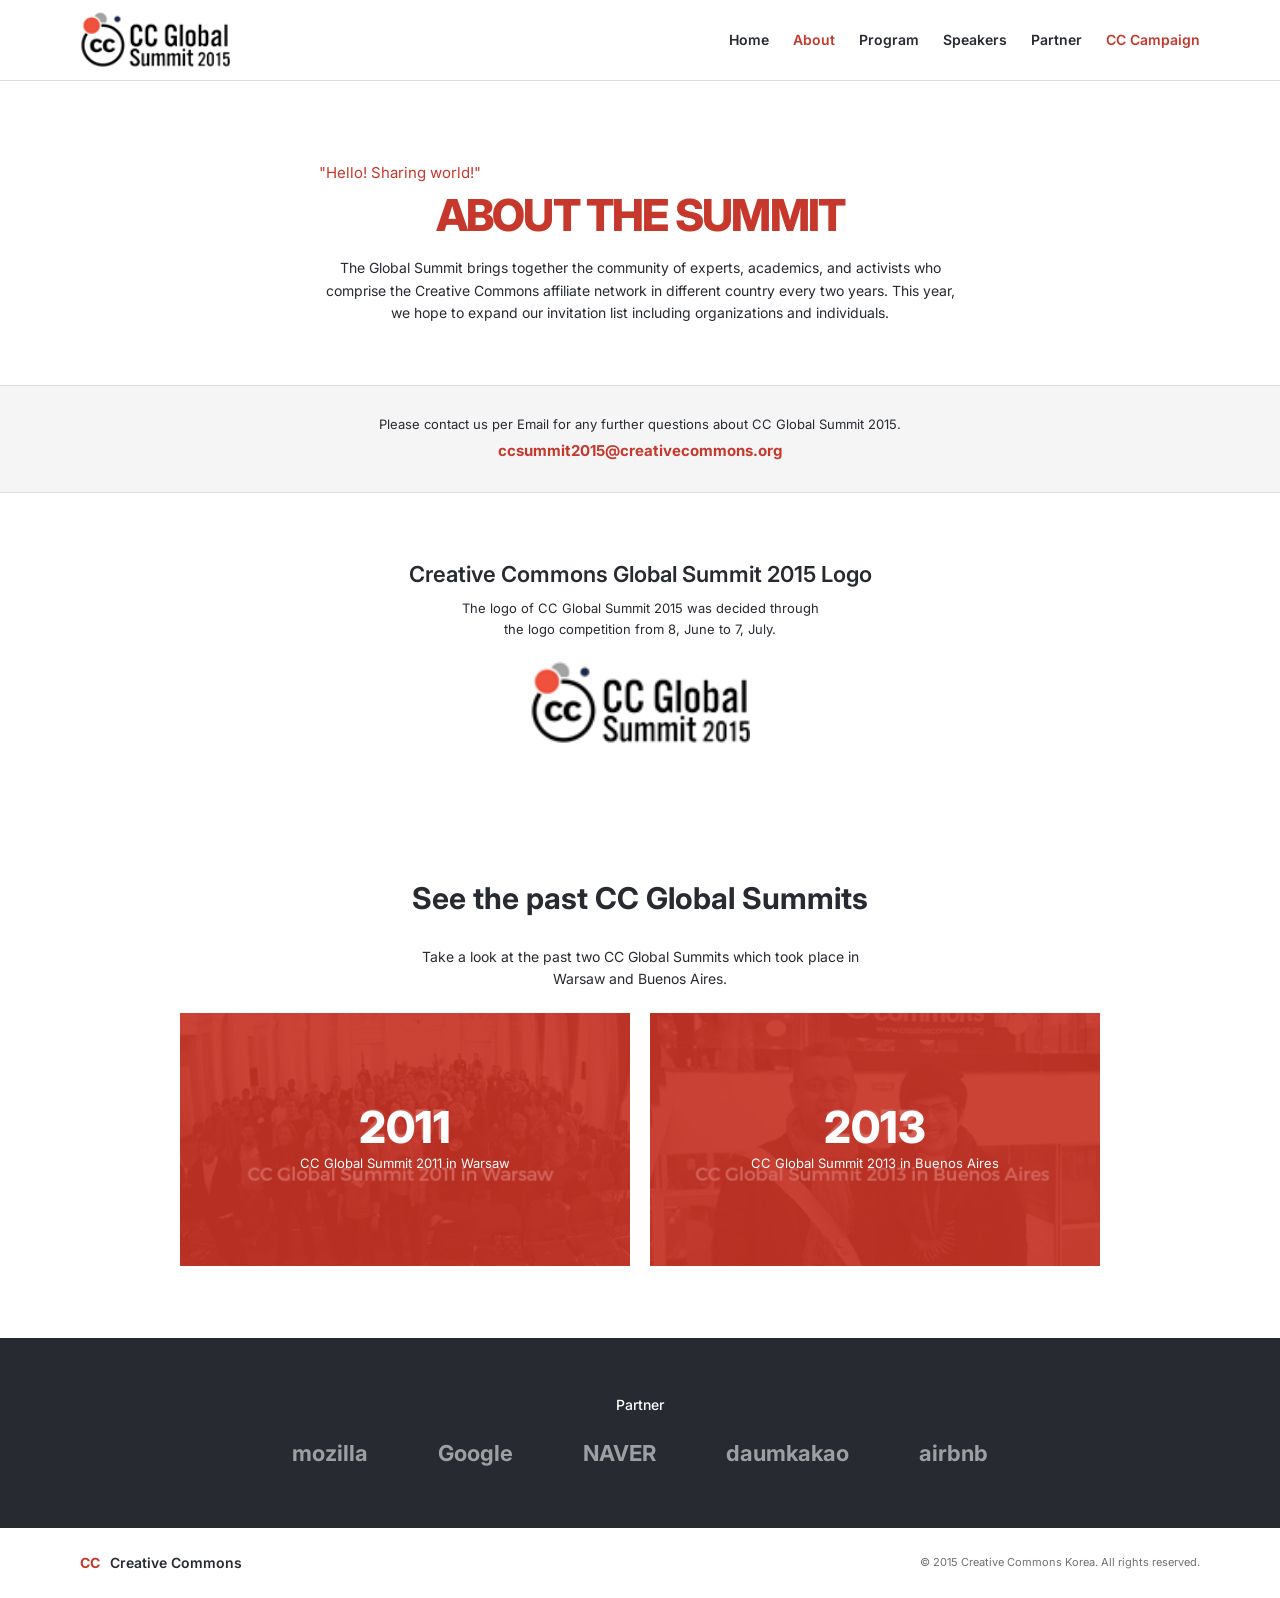
==== about.html @ b618164c "add feature" ====
<!DOCTYPE html>
<html lang="en">
<head>
    <meta charset="UTF-8">
    <meta name="viewport" content="width=device-width, initial-scale=1.0">
    <title>About | CC Global Summit 2015</title>
    <link rel="preconnect" href="https://fonts.googleapis.com">
    <link rel="preconnect" href="https://fonts.gstatic.com" crossorigin>
    <link href="https://fonts.googleapis.com/css2?family=Inter:wght@400;500;600;700;800&display=swap" rel="stylesheet">
    <link rel="stylesheet" href="./styling.css">
    <link rel="stylesheet" href="./style.css">
    <script src="./script.js" defer></script>
</head>
<body>
    <header class="site-header">
        <div class="container header-inner">
            <a class="logo" href="home.html"><img src="./assets/images/desklogo.png" alt="CC Global Summit 2015 home"></a>
            <button class="menu-btn" type="button" aria-label="Toggle navigation" aria-controls="site-navigation" aria-expanded="false">
                <span></span><span></span><span></span>
            </button>
            <nav aria-label="Main navigation">
                <ul class="nav-list" id="site-navigation">
                    <li><a href="home.html">Home</a></li>
                    <li><a href="about.html" aria-current="page">About</a></li>
                    <li><a href="home.html#program">Program</a></li>
                    <li><a href="home.html#speakers">Speakers</a></li>
                    <li><a href="about.html#partner">Partner</a></li>
                    <li><a class="campaign" href="https://creativecommons.org/" target="_blank" rel="noopener noreferrer">CC Campaign</a></li>
                </ul>
            </nav>
        </div>
    </header>

    <main>
        <section class="about-intro" id="about">
            <div class="container">
                <p class="tagline">"Hello! Sharing world!"</p>
                <h1>ABOUT THE SUMMIT</h1>
                <p>The Global Summit brings together the community of experts, academics, and activists who comprise the Creative Commons affiliate network in different country every two years. This year, we hope to expand our invitation list including organizations and individuals.</p>
            </div>
        </section>

        <section class="about-contact">
            <div class="container">
                <p>Please contact us per Email for any further questions about CC Global Summit 2015.</p>
                <a href="mailto:ccsummit2015@creativecommons.org">ccsummit2015@creativecommons.org</a>
            </div>
        </section>

        <section class="about-logo">
            <div class="container">
                <h2 class="section-title">Creative Commons Global Summit 2015 Logo</h2>
                <p>The logo of CC Global Summit 2015 was decided through the logo competition from 8, June to 7, July.</p>
                <img src="./assets/images/desklogo.png" alt="The CC Global Summit 2015 logo">
            </div>
        </section>

        <section class="past">
            <div class="container">
                <h2 class="section-title">See the past CC Global Summits</h2>
                <p class="past-intro">Take a look at the past two CC Global Summits which took place in Warsaw and Buenos Aires.</p>
                <div class="past-grid">
                    <a class="past-card" href="https://creativecommons.org/" target="_blank" rel="noopener noreferrer">
                        <img src="./assets/images/f9a94ee8ccb2c6c554671a711c1b3e8b6db5a4a8.png" alt="">
                        <div class="past-caption"><strong>2011</strong><span>CC Global Summit 2011 in Warsaw</span></div>
                    </a>
                    <a class="past-card" href="https://creativecommons.org/" target="_blank" rel="noopener noreferrer">
                        <img src="./assets/images/00c5a30e4cc5e762550c29c706f8187c44e2a010.png" alt="">
                        <div class="past-caption"><strong>2013</strong><span>CC Global Summit 2013 in Buenos Aires</span></div>
                    </a>
                </div>
            </div>
        </section>

        <section class="partner" id="partner">
            <div class="container">
                <h2>Partner</h2>
                <ul class="partner-list">
                    <li>mozilla</li>
                    <li>Google</li>
                    <li>NAVER</li>
                    <li>daumkakao</li>
                    <li>airbnb</li>
                </ul>
            </div>
        </section>
    </main>

    <footer class="site-footer">
        <div class="container footer-inner">
            <div class="footer-logo"><b>CC</b> Creative Commons</div>
            <small>&copy; 2015 Creative Commons Korea. All rights reserved.</small>
        </div>
    </footer>
</body>
</html>
---- styling.css ----
/* Shared styles and homepage layout */

:root {
  --ink: #272a31;
  --muted: #6f7075;
  --bg: #f5f5f5;
  --white: #fff;
  --red: #c7382c;
  --red-dark: #9f2d24;
  --dark: #272a31;
  --line: #dedede;
}

* {
  box-sizing: border-box;
}

html {
  scroll-behavior: smooth;
}

body {
  margin: 0;
  color: var(--ink);
  background: var(--white);
  font-family: Inter, Arial, sans-serif;
  line-height: 1.6;
}

a {
  color: inherit;
  text-decoration: none;
}

a:focus-visible {
  outline: 3px solid var(--red);
  outline-offset: 3px;
}

img {
  display: block;
  max-width: 100%;
}

.container {
  width: min(1120px, calc(100% - 40px));
  margin: 0 auto;
}

.site-header {
  position: relative;
  z-index: 2;
  background: var(--white);
  border-bottom: 1px solid var(--line);
}

.header-inner {
  display: flex;
  min-height: 72px;
  align-items: center;
  justify-content: space-between;
  gap: 20px;
}

.logo img {
  width: 120px;
}

.menu-btn {
  display: flex;
  width: 32px;
  height: 28px;
  flex-direction: column;
  justify-content: space-around;
  padding: 0;
  border: 0;
  background: transparent;
  cursor: pointer;
}

.menu-btn span {
  width: 100%;
  height: 3px;
  background: var(--ink);
}

.nav-list {
  position: absolute;
  top: 100%;
  right: 0;
  left: 0;
  display: none;
  margin: 0;
  padding: 12px 20px 20px;
  background: var(--white);
  border-bottom: 1px solid var(--line);
  list-style: none;
}

.nav-list.is-open {
  display: block;
}

.menu-btn:focus-visible {
  outline: 3px solid var(--red);
  outline-offset: 3px;
}

.nav-list a {
  display: block;
  padding: 10px 0;
  font-size: 14px;
  font-weight: 600;
}

.nav-list a:hover,
.nav-list a[aria-current="page"] {
  color: var(--red);
}

.nav-list .campaign {
  color: var(--red);
}

.section-title {
  margin: 0 0 24px;
  text-align: center;
  font-size: 24px;
}

.site-footer {
  padding: 24px 0;
}

.footer-inner {
  display: flex;
  align-items: center;
  justify-content: space-between;
  gap: 16px;
}

.footer-logo {
  font-size: 14px;
  font-weight: 600;
}

.footer-logo b {
  margin-right: 6px;
  color: var(--red);
}

.site-footer small {
  color: var(--muted);
  font-size: 11px;
}

@media (min-width: 768px) {
  .container {
    width: min(1120px, calc(100% - 64px));
  }

  .header-inner {
    min-height: 80px;
  }

  .logo img {
    width: 150px;
  }

  .menu-btn {
    display: none;
  }

  .nav-list {
    position: static;
    display: flex;
    align-items: center;
    gap: 24px;
    padding: 0;
    border: 0;
  }

  .nav-list.is-open {
    display: flex;
  }

  .nav-list a {
    padding: 8px 0;
  }

  .section-title {
    font-size: 30px;
  }
}

/* Homepage */

.hero {
  padding: 48px 0 40px;
  background-color: var(--bg);
  background-image: radial-gradient(rgb(0 0 0 / 10%) 1.2px, transparent 1.2px);
  background-size: 16px 16px;
  background-position: right 10px bottom 30px;
}

.hero .tagline {
  margin: 0 0 8px;
  color: var(--red);
  font-size: 15px;
  font-weight: 500;
}

.hero h1 {
  margin: 0 0 20px;
  color: var(--red);
  font-size: clamp(34px, 10.5vw, 52px);
  font-weight: 800;
  line-height: 1.05;
  letter-spacing: -0.04em;
}

.hero .intro {
  margin: 0 0 22px;
  padding: 12px 14px;
  background: rgb(255 255 255 / 80%);
  border: 1px solid var(--line);
  font-size: 12px;
}

.hero .date {
  margin: 0;
  color: var(--ink);
  font-size: 22px;
  font-weight: 800;
  letter-spacing: -0.02em;
}

.hero .place {
  margin: 2px 0 0;
  color: var(--muted);
  font-size: 12px;
}

.program {
  padding: 44px 0;
  background: var(--dark);
  color: var(--white);
}

.program .section-title {
  color: var(--white);
}

.program-list {
  display: grid;
  gap: 8px;
  margin: 0;
  padding: 0;
  list-style: none;
}

.program-item {
  display: grid;
  grid-template-columns: 40px 1fr;
  column-gap: 14px;
  align-items: center;
  padding: 14px;
  background: rgb(255 255 255 / 8%);
  border: 1px solid rgb(255 255 255 / 12%);
}

.program-item img {
  grid-row: span 2;
  width: 36px;
  height: 36px;
  object-fit: contain;
}

.program-item h3 {
  margin: 0;
  color: #ff7a6c;
  font-size: 13px;
}

.program-item p {
  margin: 0;
  color: rgb(255 255 255 / 78%);
  font-size: 11px;
  line-height: 1.5;
}

.btn-join {
  display: block;
  margin-top: 28px;
  padding: 15px 20px;
  background: var(--red);
  color: var(--white);
  text-align: center;
  font-size: 13px;
  font-weight: 700;
  transition: background-color 160ms ease;
}

.btn-join:hover {
  background: var(--red-dark);
}

.speakers {
  padding: 44px 0;
}

.speaker-list {
  display: grid;
  gap: 14px;
}

.speaker {
  display: grid;
  grid-template-columns: 62px minmax(0, 1fr);
  column-gap: 14px;
  padding: 14px;
  border: 1px solid var(--line);
}

.speaker img {
  display: block;
  width: 62px;
  height: 62px;
  object-fit: cover;
  background: #e7e8eb;
}

.speaker-avatar {
  display: grid;
  width: 62px;
  height: 62px;
  place-items: center;
  background: #e7e8eb;
  color: var(--muted);
  font-size: 18px;
  font-weight: 700;
}

.speaker h3 {
  margin: 0;
  color: var(--ink);
  font-size: 14px;
}

.speaker .role {
  margin: 0 0 4px;
  color: var(--red);
  font-size: 10px;
  font-weight: 600;
  line-height: 1.4;
}

.speaker .bio {
  margin: 0;
  font-size: 10px;
  line-height: 1.5;
}

@media (min-width: 768px) {
  .hero {
    padding: 90px 0;
  }

  .hero .tagline {
    font-size: 24px;
  }

  .hero h1 {
    max-width: 760px;
    font-size: clamp(48px, 6.4vw, 76px);
  }

  .hero .intro {
    max-width: 600px;
    padding: 16px 18px;
    font-size: 14px;
  }

  .hero .date {
    font-size: 28px;
  }

  .hero .place {
    font-size: 14px;
  }

  .program {
    padding: 80px 0;
  }

  .program-item {
    display: block;
    min-height: 230px;
    padding: 22px 16px;
    transition: background-color 160ms ease, transform 160ms ease;
  }

  .program-item:hover {
    background: rgb(255 255 255 / 14%);
    transform: translateY(-4px);
  }

  .program-item img {
    width: 42px;
    height: 42px;
    margin-bottom: 16px;
  }

  .program-item h3 {
    margin-bottom: 8px;
    font-size: 17px;
  }

  .program-item p {
    font-size: 12px;
    line-height: 1.7;
  }

  .btn-join {
    display: inline-block;
    padding: 16px 28px;
  }

  .program .container {
    text-align: center;
  }

  .speakers {
    padding: 80px 0;
  }

  .speaker {
    grid-template-columns: 88px minmax(0, 1fr);
    padding: 24px;
    column-gap: 20px;
  }

  .speaker img,
  .speaker-avatar {
    width: 88px;
    height: 88px;
  }

  .speaker h3 {
    font-size: 20px;
  }

  .speaker .role {
    font-size: 12px;
  }

  .speaker .bio {
    font-size: 13px;
  }
}

@media (min-width: 768px) and (max-width: 1023px) {
  .program-list {
    grid-template-columns: repeat(3, minmax(0, 1fr));
    gap: 12px;
  }

  .program-item {
    min-height: 210px;
    padding: 20px 14px;
  }

  .speaker-list {
    grid-template-columns: 1fr;
    gap: 22px;
    max-width: 700px;
    margin: 0 auto;
  }
}

@media (min-width: 1024px) {
  .program-list {
    grid-template-columns: repeat(5, minmax(0, 1fr));
    gap: 12px;
  }

  .speaker-list {
    grid-template-columns: repeat(2, minmax(0, 1fr));
    gap: 36px 60px;
    max-width: 920px;
    margin: 0 auto;
  }

  /* Desktop design: borderless speaker rows, checkered corner on each photo,
     no MORE toggle. */
  .speaker {
    position: relative;
    grid-template-columns: 96px 1fr;
    align-items: start;
    padding: 10px 0 0 10px;
    border: 0;
  }

  .speaker::before {
    content: "";
    position: absolute;
    top: 0;
    left: 0;
    width: 40px;
    height: 40px;
    background: repeating-conic-gradient(var(--ink) 0 25%, transparent 0 50%) 0 0 / 14px 14px;
  }

  .speaker img {
    position: relative;
    z-index: 1;
    width: 96px;
    height: 96px;
  }

  .speaker-avatar {
    position: relative;
    z-index: 1;
    width: 96px;
    height: 96px;
  }
}
---- style.css ----
/* About page layout */

.about-intro {
  padding: 44px 0 36px;
  text-align: center;
  background: var(--white);
}

.about-intro .tagline {
  margin: 0 0 6px;
  color: var(--red);
  font-size: 15px;
}

.about-intro h1 {
  margin: 0 0 18px;
  color: var(--red);
  font-size: clamp(28px, 9vw, 44px);
  font-weight: 800;
  line-height: 1.1;
  letter-spacing: -0.04em;
}

.about-intro p {
  max-width: 640px;
  margin: 0 auto;
  font-size: 12px;
}

.about-contact {
  padding: 28px 0;
  text-align: center;
  background: var(--bg);
  border-top: 1px solid var(--line);
  border-bottom: 1px solid var(--line);
}

.about-contact p {
  margin: 0 0 4px;
  font-size: 11px;
}

.about-contact a {
  color: var(--red);
  font-size: 12px;
  font-weight: 700;
}

.about-contact a:hover {
  text-decoration: underline;
}

.about-logo {
  padding: 40px 0;
  text-align: center;
}

.about-logo h2 {
  margin: 0 0 6px;
  color: var(--ink);
  font-size: 14px;
  font-weight: 600;
}

.about-logo p {
  margin: 0 auto 20px;
  max-width: 360px;
  font-size: 11px;
}

.about-logo img {
  width: 170px;
  margin: 0 auto;
}

.past {
  padding: 40px 0 48px;
  text-align: center;
  background: var(--white);
}

.past-intro {
  max-width: 460px;
  margin: 0 auto 22px;
  font-size: 11px;
}

.past-grid {
  display: grid;
  gap: 14px;
}

.past-card {
  position: relative;
  display: block;
  overflow: hidden;
  aspect-ratio: 16 / 9;
  background: var(--red-dark);
}

.past-card img {
  width: 100%;
  height: 100%;
  object-fit: cover;
  transition: transform 300ms ease;
}

.past-card:hover img {
  transform: scale(1.04);
}

.past-caption {
  position: absolute;
  inset: 0;
  display: flex;
  flex-direction: column;
  align-items: center;
  justify-content: center;
  gap: 4px;
  background: rgb(199 56 44 / 78%);
  color: var(--white);
}

.past-caption strong {
  font-size: 30px;
  font-weight: 800;
  line-height: 1;
}

.past-caption span {
  font-size: 11px;
}

.partner {
  padding: 36px 0;
  background: var(--dark);
  color: var(--white);
  text-align: center;
}

.partner h2 {
  margin: 0 0 20px;
  font-size: 14px;
  font-weight: 500;
}

.partner-list {
  display: flex;
  flex-wrap: wrap;
  justify-content: center;
  gap: 14px 30px;
  margin: 0;
  padding: 0;
  list-style: none;
  color: rgb(255 255 255 / 55%);
  font-size: 16px;
  font-weight: 700;
}

@media (min-width: 768px) {
  .about-intro {
    padding: 80px 0 60px;
  }

  .about-intro p {
    font-size: 14px;
  }

  .about-contact p {
    font-size: 13px;
  }

  .about-contact a {
    font-size: 15px;
  }

  .about-logo {
    padding: 64px 0;
  }

  .about-logo h2 {
    font-size: 22px;
  }

  .about-logo p {
    font-size: 13px;
  }

  .about-logo img {
    width: 220px;
  }

  .past {
    padding: 64px 0 72px;
  }

  .past-intro {
    font-size: 14px;
  }

  .past-caption strong {
    font-size: 44px;
  }

  .past-caption span {
    font-size: 13px;
  }

  .partner {
    padding: 56px 0;
  }

  .partner-list {
    gap: 20px 70px;
    font-size: 22px;
  }
}

@media (min-width: 768px) and (max-width: 1023px) {
  .past-grid {
    grid-template-columns: repeat(2, minmax(0, 1fr));
    gap: 20px;
  }
}

@media (min-width: 1024px) {
  .past-grid {
    grid-template-columns: repeat(2, minmax(0, 1fr));
    gap: 20px;
    max-width: 920px;
    margin: 0 auto;
  }
}
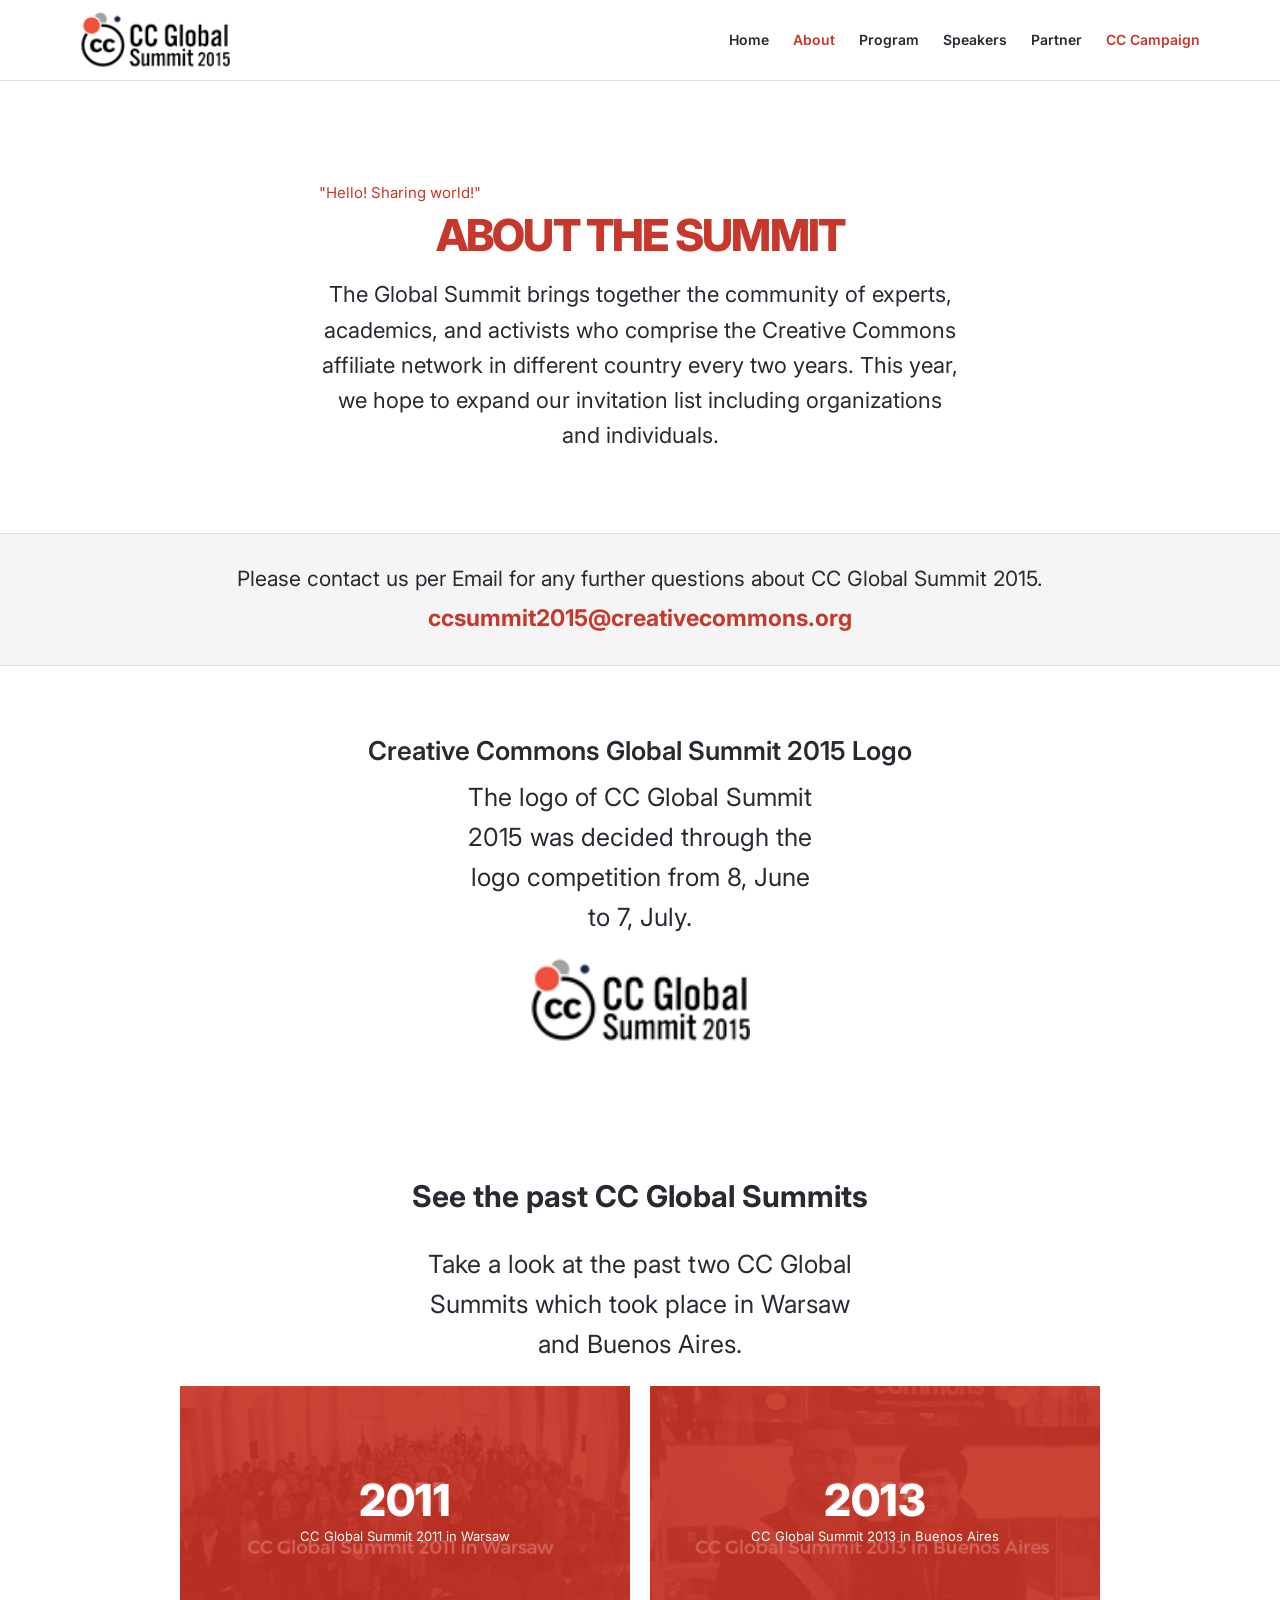
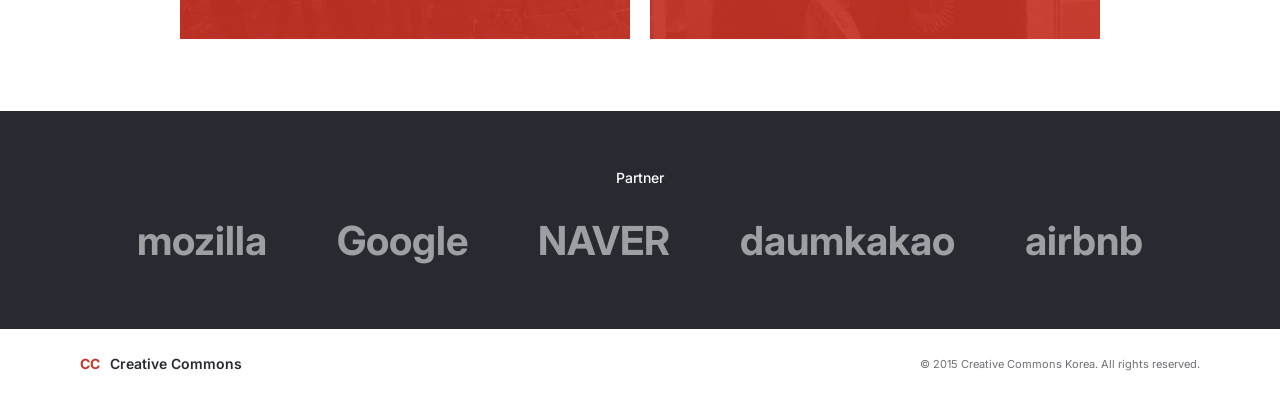
==== commit 3c0e429f: "updates" ====
--- a/about.html
+++ b/about.html
@@ -7,23 +7,23 @@
     <link rel="preconnect" href="https://fonts.googleapis.com">
     <link rel="preconnect" href="https://fonts.gstatic.com" crossorigin>
     <link href="https://fonts.googleapis.com/css2?family=Inter:wght@400;500;600;700;800&display=swap" rel="stylesheet">
-    <link rel="stylesheet" href="./styling.css">
+    <link rel="stylesheet" href="./base.css">
     <link rel="stylesheet" href="./style.css">
     <script src="./script.js" defer></script>
 </head>
 <body>
     <header class="site-header">
         <div class="container header-inner">
-            <a class="logo" href="home.html"><img src="./assets/images/desklogo.png" alt="CC Global Summit 2015 home"></a>
+            <a class="logo" href="index.html"><img src="./assets/images/desklogo.png" alt="CC Global Summit 2015 home"></a>
             <button class="menu-btn" type="button" aria-label="Toggle navigation" aria-controls="site-navigation" aria-expanded="false">
                 <span></span><span></span><span></span>
             </button>
             <nav aria-label="Main navigation">
                 <ul class="nav-list" id="site-navigation">
-                    <li><a href="home.html">Home</a></li>
+                    <li><a href="index.html">Home</a></li>
                     <li><a href="about.html" aria-current="page">About</a></li>
-                    <li><a href="home.html#program">Program</a></li>
-                    <li><a href="home.html#speakers">Speakers</a></li>
+                    <li><a href="index.html#program">Program</a></li>
+                    <li><a href="index.html#speakers">Speakers</a></li>
                     <li><a href="about.html#partner">Partner</a></li>
                     <li><a class="campaign" href="https://creativecommons.org/" target="_blank" rel="noopener noreferrer">CC Campaign</a></li>
                 </ul>
@@ -35,7 +35,7 @@
         <section class="about-intro" id="about">
             <div class="container">
                 <p class="tagline">"Hello! Sharing world!"</p>
-                <h1>ABOUT THE SUMMIT</h1>
+                <h2>ABOUT THE SUMMIT</h2>
                 <p>The Global Summit brings together the community of experts, academics, and activists who comprise the Creative Commons affiliate network in different country every two years. This year, we hope to expand our invitation list including organizations and individuals.</p>
             </div>
         </section>
@@ -92,5 +92,6 @@
             <small>&copy; 2015 Creative Commons Korea. All rights reserved.</small>
         </div>
     </footer>
+    <script src="./speakers.js" defer></script>
 </body>
 </html>
--- a/base.css
+++ b/base.css
@@ -0,0 +1,185 @@
+:root {
+  --ink: #272a31;
+  --muted: #6f7075;
+  --bg: #f5f5f5;
+  --white: #fff;
+  --red: #c7382c;
+  --red-dark: #9f2d24;
+  --dark: #272a31;
+  --line: #dedede;
+}
+
+* {
+  box-sizing: border-box;
+}
+
+html {
+  scroll-behavior: smooth;
+}
+
+body {
+  margin: 0;
+  color: var(--ink);
+  background: var(--white);
+  font-family: Inter, Arial, sans-serif;
+  line-height: 1.6;
+}
+
+a {
+  color: inherit;
+  text-decoration: none;
+}
+
+img {
+  display: block;
+  max-width: 100%;
+}
+
+.container {
+  width: min(1120px, 100% - 40px);
+  margin: 0 auto;
+}
+
+.site-header {
+  position: relative;
+  z-index: 2;
+  background: var(--white);
+  border-bottom: 1px solid var(--line);
+}
+
+.header-inner {
+  display: flex;
+  min-height: 72px;
+  align-items: center;
+  justify-content: space-between;
+  gap: 20px;
+}
+
+.logo img {
+  width: 120px;
+}
+
+.menu-btn {
+  display: flex;
+  width: 32px;
+  height: 28px;
+  flex-direction: column;
+  justify-content: space-around;
+  padding: 0;
+  border: 0;
+  background: transparent;
+  cursor: pointer;
+}
+
+a:focus-visible,
+.menu-btn:focus-visible {
+  outline: 3px solid var(--red);
+  outline-offset: 3px;
+}
+
+.menu-btn span {
+  width: 100%;
+  height: 3px;
+  background: var(--ink);
+}
+
+.nav-list {
+  position: absolute;
+  top: 100%;
+  right: 0;
+  left: 0;
+  display: none;
+  margin: 0;
+  padding: 12px 20px 20px;
+  background: var(--white);
+  border-bottom: 1px solid var(--line);
+  list-style: none;
+}
+
+.nav-list.is-open {
+  display: block;
+}
+
+.nav-list a {
+  display: block;
+  padding: 10px 0;
+  font-size: 14px;
+  font-weight: 600;
+}
+
+.nav-list a:hover,
+.nav-list a[aria-current="page"],
+.nav-list .campaign {
+  color: var(--red);
+}
+
+.section-title {
+  margin: 0 0 24px;
+  text-align: center;
+  font-size: 24px;
+}
+
+.site-footer {
+  padding: 24px 0;
+}
+
+.footer-inner {
+  display: flex;
+  align-items: center;
+  justify-content: space-between;
+  gap: 16px;
+}
+
+.footer-logo {
+  font-size: 14px;
+  font-weight: 600;
+}
+
+.footer-logo b {
+  margin-right: 6px;
+  color: var(--red);
+}
+
+.site-footer small {
+  color: var(--muted);
+  font-size: 11px;
+}
+
+@media (min-width: 768px) {
+  .container {
+    width: min(1120px, 100% - 64px);
+  }
+
+  .header-inner {
+    min-height: 80px;
+  }
+
+  .logo img {
+    width: 150px;
+  }
+
+  .menu-btn {
+    display: none;
+  }
+
+  .nav-list {
+    position: static;
+    display: flex;
+    align-items: center;
+    gap: 24px;
+    padding: 0;
+    border: 0;
+  }
+
+  .nav-list.is-open {
+    display: flex;
+  }
+
+  .nav-list a {
+    padding: 8px 0;
+  }
+
+  .section-title {
+    font-size: 30px;
+  }
+}
--- a/style.css
+++ b/style.css
@@ -12,7 +12,7 @@
   font-size: 15px;
 }
 
-.about-intro h1 {
+.about-intro h2 {
   margin: 0 0 18px;
   color: var(--red);
   font-size: clamp(28px, 9vw, 44px);
@@ -159,19 +159,20 @@
 
 @media (min-width: 768px) {
   .about-intro {
-    padding: 80px 0 60px;
+    padding: 100px 0 80px;
+    font-size: 30px;
   }
 
   .about-intro p {
-    font-size: 14px;
+    font-size: 22px;
   }
 
   .about-contact p {
-    font-size: 13px;
+    font-size: 21px;
   }
 
   .about-contact a {
-    font-size: 15px;
+    font-size: 23px;
   }
 
   .about-logo {
@@ -179,11 +180,11 @@
   }
 
   .about-logo h2 {
-    font-size: 22px;
+    font-size: 26px;
   }
 
   .about-logo p {
-    font-size: 13px;
+    font-size: 25px;
   }
 
   .about-logo img {
@@ -195,7 +196,7 @@
   }
 
   .past-intro {
-    font-size: 14px;
+    font-size: 25px;
   }
 
   .past-caption strong {
@@ -212,7 +213,7 @@
 
   .partner-list {
     gap: 20px 70px;
-    font-size: 22px;
+    font-size: 40px;
   }
 }
 
@@ -230,4 +231,4 @@
     max-width: 920px;
     margin: 0 auto;
   }
-}+}
